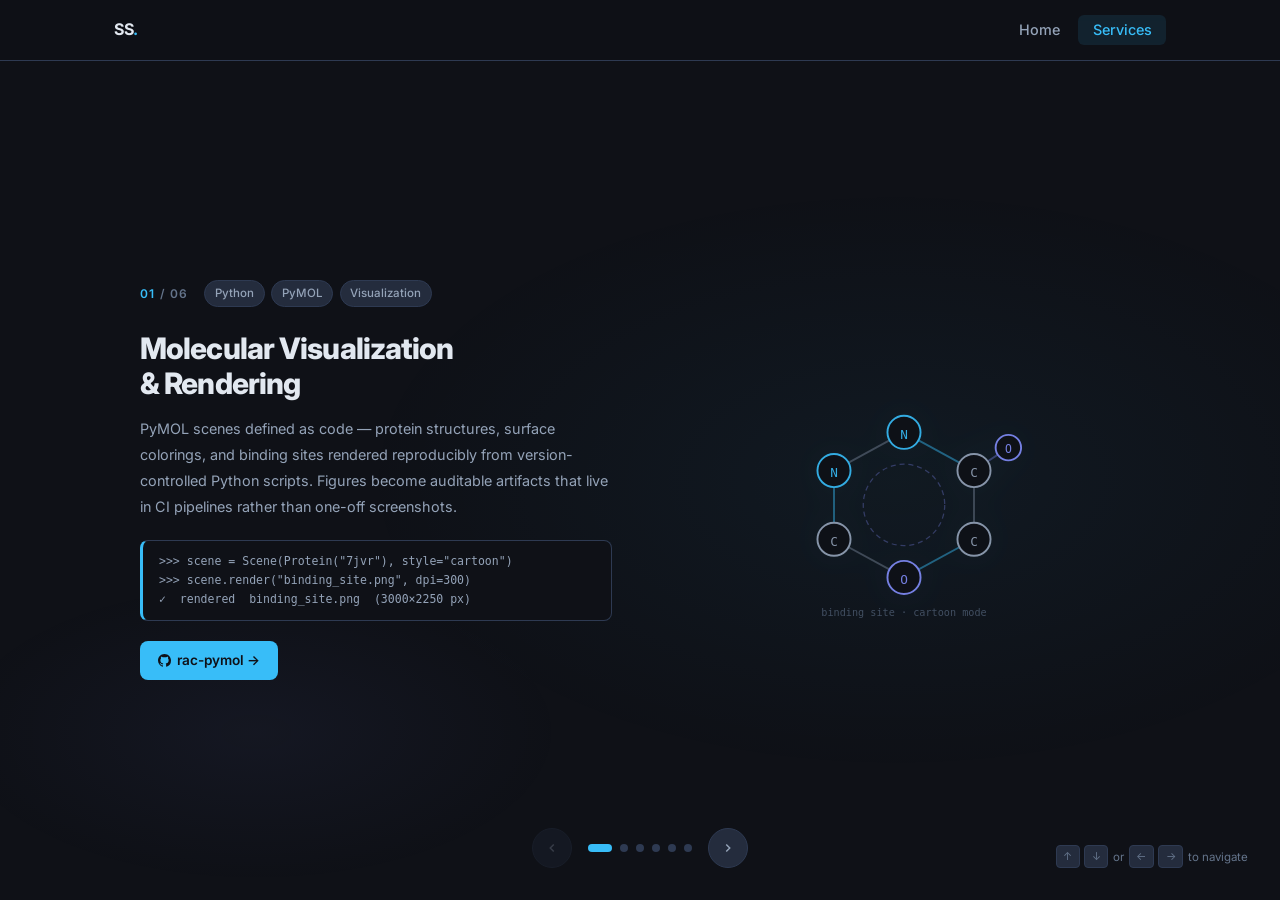
==== services.html @ 0a49446e "init" ====
<!DOCTYPE html>
<html lang="en">
<head>
  <meta charset="UTF-8" />
  <meta name="viewport" content="width=device-width, initial-scale=1.0" />
  <title>Services</title>
  <link rel="preconnect" href="https://fonts.googleapis.com" />
  <link rel="preconnect" href="https://fonts.gstatic.com" crossorigin />
  <link href="https://fonts.googleapis.com/css2?family=Inter:wght@400;500;600;700;800&display=swap" rel="stylesheet" />
  <link rel="stylesheet" href="style.css" />
</head>
<body>

  <nav>
    <div class="nav-inner">
      <a href="index.html" class="nav-logo">SS<span>.</span></a>
      <ul class="nav-links">
        <li><a href="index.html">Home</a></li>
        <li><a href="services.html" class="active">Services</a></li>
      </ul>
    </div>
  </nav>

  <div class="slides-wrapper">
    <div class="slides-container" id="slidesContainer">

      <!-- Slide 1: rac-pymol -->
      <div class="slide active" data-index="0">
        <div class="slide-bg"></div>
        <div class="slide-content">
          <div class="slide-meta">
            <div class="slide-number"><span>01</span> / 06</div>
            <div class="slide-tags">
              <span class="tag">Python</span><span class="tag">PyMOL</span><span class="tag">Visualization</span>
            </div>
          </div>
          <div class="slide-body">
            <div class="slide-text">
              <h2>Molecular Visualization<br>&amp; Rendering</h2>
              <p class="slide-abstract">
                PyMOL scenes defined as code — protein structures, surface colorings, and binding sites
                rendered reproducibly from version-controlled Python scripts. Figures become auditable
                artifacts that live in CI pipelines rather than one-off screenshots.
              </p>
              <pre class="slide-output"><code>>>> scene = Scene(Protein("7jvr"), style="cartoon")
>>> scene.render("binding_site.png", dpi=300)
✓  rendered  binding_site.png  (3000×2250 px)</code></pre>
              <a href="https://github.com/ststevanovic/rac-pymol" target="_blank" rel="noopener" class="btn btn-primary slide-cta">
                <svg width="13" height="13" viewBox="0 0 24 24" fill="currentColor"><path d="M12 0C5.37 0 0 5.37 0 12c0 5.31 3.435 9.795 8.205 11.385.6.105.825-.255.825-.57 0-.285-.015-1.23-.015-2.235-3.015.555-3.795-.735-4.035-1.41-.135-.345-.72-1.41-1.23-1.695-.42-.225-1.02-.78-.015-.795.945-.015 1.62.87 1.845 1.23 1.08 1.815 2.805 1.305 3.495.99.105-.78.42-1.305.765-1.605-2.67-.3-5.46-1.335-5.46-5.925 0-1.305.465-2.385 1.23-3.225-.12-.3-.54-1.53.12-3.18 0 0 1.005-.315 3.3 1.23.96-.27 1.98-.405 3-.405s2.04.135 3 .405c2.295-1.56 3.3-1.23 3.3-1.23.66 1.65.24 2.88.12 3.18.765.84 1.23 1.905 1.23 3.225 0 4.605-2.805 5.625-5.475 5.925.435.375.81 1.095.81 2.22 0 1.605-.015 2.895-.015 3.3 0 .315.225.69.825.57A12.02 12.02 0 0 0 24 12c0-6.63-5.37-12-12-12z"/></svg>
                rac-pymol →
              </a>
            </div>
            <div class="slide-visual">
              <svg viewBox="0 0 220 190" fill="none" xmlns="http://www.w3.org/2000/svg">
                <line x1="110" y1="38" x2="165" y2="68" stroke="#38bdf8" stroke-width="1.5" opacity="0.5"/>
                <line x1="165" y1="68" x2="165" y2="122" stroke="#94a3b8" stroke-width="1.5" opacity="0.4"/>
                <line x1="165" y1="122" x2="110" y2="152" stroke="#38bdf8" stroke-width="1.5" opacity="0.5"/>
                <line x1="110" y1="152" x2="55" y2="122" stroke="#94a3b8" stroke-width="1.5" opacity="0.4"/>
                <line x1="55" y1="122" x2="55" y2="68" stroke="#38bdf8" stroke-width="1.5" opacity="0.5"/>
                <line x1="55" y1="68" x2="110" y2="38" stroke="#94a3b8" stroke-width="1.5" opacity="0.4"/>
                <circle cx="110" cy="95" r="32" stroke="#818cf8" stroke-width="1" stroke-dasharray="4 3" opacity="0.35"/>
                <line x1="165" y1="68" x2="192" y2="50" stroke="#818cf8" stroke-width="1.5" opacity="0.4"/>
                <circle cx="192" cy="50" r="10" fill="#0f1117" stroke="#818cf8" stroke-width="1.5"/>
                <text x="192" y="54" text-anchor="middle" fill="#818cf8" font-size="9" font-family="monospace">O</text>
                <circle cx="110" cy="38" r="13" fill="#0f1117" stroke="#38bdf8" stroke-width="1.5"/>
                <text x="110" y="43" text-anchor="middle" fill="#38bdf8" font-size="10" font-family="monospace">N</text>
                <circle cx="165" cy="68" r="13" fill="#0f1117" stroke="#94a3b8" stroke-width="1.5"/>
                <text x="165" y="73" text-anchor="middle" fill="#94a3b8" font-size="10" font-family="monospace">C</text>
                <circle cx="165" cy="122" r="13" fill="#0f1117" stroke="#94a3b8" stroke-width="1.5"/>
                <text x="165" y="127" text-anchor="middle" fill="#94a3b8" font-size="10" font-family="monospace">C</text>
                <circle cx="110" cy="152" r="13" fill="#0f1117" stroke="#818cf8" stroke-width="1.5"/>
                <text x="110" y="157" text-anchor="middle" fill="#818cf8" font-size="10" font-family="monospace">O</text>
                <circle cx="55" cy="122" r="13" fill="#0f1117" stroke="#94a3b8" stroke-width="1.5"/>
                <text x="55" y="127" text-anchor="middle" fill="#94a3b8" font-size="10" font-family="monospace">C</text>
                <circle cx="55" cy="68" r="13" fill="#0f1117" stroke="#38bdf8" stroke-width="1.5"/>
                <text x="55" y="73" text-anchor="middle" fill="#38bdf8" font-size="10" font-family="monospace">N</text>
                <text x="110" y="182" text-anchor="middle" fill="#475569" font-size="8" font-family="monospace">binding site · cartoon mode</text>
              </svg>
            </div>
          </div>
        </div>
      </div>

      <!-- Slide 2: agent-docking -->
      <div class="slide" data-index="1">
        <div class="slide-bg"></div>
        <div class="slide-content">
          <div class="slide-meta">
            <div class="slide-number"><span>02</span> / 06</div>
            <div class="slide-tags">
              <span class="tag">Python</span><span class="tag">AI Agent</span><span class="tag">MCP</span><span class="tag">Docking</span>
            </div>
          </div>
          <div class="slide-body">
            <div class="slide-text">
              <h2>AI-driven<br>Molecular Docking</h2>
              <p class="slide-abstract">
                A docking engine exposed as an MCP tool, callable by an LLM agent that plans experiments,
                interprets binding scores, and iterates autonomously — combining language model reasoning
                with validated computational chemistry software for accelerated lead identification.
              </p>
              <a href="https://github.com/ststevanovic/agent-docking" target="_blank" rel="noopener" class="btn btn-primary slide-cta">
                <svg width="13" height="13" viewBox="0 0 24 24" fill="currentColor"><path d="M12 0C5.37 0 0 5.37 0 12c0 5.31 3.435 9.795 8.205 11.385.6.105.825-.255.825-.57 0-.285-.015-1.23-.015-2.235-3.015.555-3.795-.735-4.035-1.41-.135-.345-.72-1.41-1.23-1.695-.42-.225-1.02-.78-.015-.795.945-.015 1.62.87 1.845 1.23 1.08 1.815 2.805 1.305 3.495.99.105-.78.42-1.305.765-1.605-2.67-.3-5.46-1.335-5.46-5.925 0-1.305.465-2.385 1.23-3.225-.12-.3-.54-1.53.12-3.18 0 0 1.005-.315 3.3 1.23.96-.27 1.98-.405 3-.405s2.04.135 3 .405c2.295-1.56 3.3-1.23 3.3-1.23.66 1.65.24 2.88.12 3.18.765.84 1.23 1.905 1.23 3.225 0 4.605-2.805 5.625-5.475 5.925.435.375.81 1.095.81 2.22 0 1.605-.015 2.895-.015 3.3 0 .315.225.69.825.57A12.02 12.02 0 0 0 24 12c0-6.63-5.37-12-12-12z"/></svg>
                agent-docking →
              </a>
            </div>
            <div class="slide-visual">
              <svg viewBox="0 0 240 170" fill="none" xmlns="http://www.w3.org/2000/svg">
                <defs>
                  <marker id="arr2" markerWidth="6" markerHeight="6" refX="5" refY="3" orient="auto">
                    <path d="M0,0 L0,6 L6,3 z" fill="#94a3b8"/>
                  </marker>
                  <marker id="ret2" markerWidth="6" markerHeight="6" refX="1" refY="3" orient="auto">
                    <path d="M6,0 L6,6 L0,3 z" fill="#38bdf8"/>
                  </marker>
                </defs>
                <rect x="8" y="62" width="58" height="36" rx="6" fill="rgba(56,189,248,0.08)" stroke="#38bdf8" stroke-width="1.5"/>
                <text x="37" y="82" text-anchor="middle" fill="#38bdf8" font-size="9" font-family="monospace" font-weight="bold">LLM</text>
                <text x="37" y="93" text-anchor="middle" fill="#64748b" font-size="8" font-family="monospace">Agent</text>
                <line x1="66" y1="80" x2="84" y2="80" stroke="#94a3b8" stroke-width="1.5" marker-end="url(#arr2)"/>
                <rect x="85" y="62" width="70" height="36" rx="6" fill="rgba(129,140,248,0.08)" stroke="#818cf8" stroke-width="1.5"/>
                <text x="120" y="79" text-anchor="middle" fill="#818cf8" font-size="9" font-family="monospace" font-weight="bold">MCP Tool</text>
                <text x="120" y="92" text-anchor="middle" fill="#64748b" font-size="8" font-family="monospace">call / parse</text>
                <line x1="155" y1="80" x2="173" y2="80" stroke="#94a3b8" stroke-width="1.5" marker-end="url(#arr2)"/>
                <rect x="174" y="62" width="58" height="36" rx="6" fill="rgba(56,189,248,0.08)" stroke="#38bdf8" stroke-width="1.5"/>
                <text x="203" y="79" text-anchor="middle" fill="#38bdf8" font-size="9" font-family="monospace" font-weight="bold">Dock</text>
                <text x="203" y="92" text-anchor="middle" fill="#64748b" font-size="8" font-family="monospace">Engine</text>
                <path d="M203 98 L203 132 L37 132 L37 98" stroke="#38bdf8" stroke-width="1.2" stroke-dasharray="4 3" opacity="0.5" marker-end="url(#ret2)"/>
                <text x="120" y="150" text-anchor="middle" fill="#475569" font-size="8" font-family="monospace">binding score · iterate · converge</text>
              </svg>
            </div>
          </div>
        </div>
      </div>

      <!-- Slide 3: mini-autograd -->
      <div class="slide" data-index="2">
        <div class="slide-bg"></div>
        <div class="slide-content">
          <div class="slide-meta">
            <div class="slide-number"><span>03</span> / 06</div>
            <div class="slide-tags">
              <span class="tag">Python</span><span class="tag">Autograd</span><span class="tag">Deep Learning</span>
            </div>
          </div>
          <div class="slide-body">
            <div class="slide-text">
              <h2>ML Foundations<br>&amp; Autograd</h2>
              <p class="slide-abstract">
                Reverse-mode automatic differentiation from primitives — scalar values carry gradient
                functions and backpropagate through arbitrary computation graphs. A minimal neural network
                sits on top, mirroring PyTorch internals from first principles.
              </p>
              <pre class="slide-output"><code>>>> loss = ((x * w + b) - y) ** 2
>>> loss.backward()
>>> w.grad, b.grad
(-2.4, 0.8)</code></pre>
              <a href="https://github.com/ststevanovic/mini-autograd-from-scrach" target="_blank" rel="noopener" class="btn btn-primary slide-cta">
                <svg width="13" height="13" viewBox="0 0 24 24" fill="currentColor"><path d="M12 0C5.37 0 0 5.37 0 12c0 5.31 3.435 9.795 8.205 11.385.6.105.825-.255.825-.57 0-.285-.015-1.23-.015-2.235-3.015.555-3.795-.735-4.035-1.41-.135-.345-.72-1.41-1.23-1.695-.42-.225-1.02-.78-.015-.795.945-.015 1.62.87 1.845 1.23 1.08 1.815 2.805 1.305 3.495.99.105-.78.42-1.305.765-1.605-2.67-.3-5.46-1.335-5.46-5.925 0-1.305.465-2.385 1.23-3.225-.12-.3-.54-1.53.12-3.18 0 0 1.005-.315 3.3 1.23.96-.27 1.98-.405 3-.405s2.04.135 3 .405c2.295-1.56 3.3-1.23 3.3-1.23.66 1.65.24 2.88.12 3.18.765.84 1.23 1.905 1.23 3.225 0 4.605-2.805 5.625-5.475 5.925.435.375.81 1.095.81 2.22 0 1.605-.015 2.895-.015 3.3 0 .315.225.69.825.57A12.02 12.02 0 0 0 24 12c0-6.63-5.37-12-12-12z"/></svg>
                mini-autograd →
              </a>
            </div>
            <div class="slide-visual">
              <svg viewBox="0 0 220 185" fill="none" xmlns="http://www.w3.org/2000/svg">
                <defs>
                  <marker id="ga3" markerWidth="5" markerHeight="5" refX="4" refY="2.5" orient="auto">
                    <path d="M0,0 L0,5 L5,2.5 z" fill="#818cf8" opacity="0.7"/>
                  </marker>
                </defs>
                <circle cx="28" cy="58" r="16" fill="rgba(56,189,248,0.08)" stroke="#38bdf8" stroke-width="1.5"/>
                <text x="28" y="63" text-anchor="middle" fill="#38bdf8" font-size="12" font-family="monospace">x</text>
                <circle cx="28" cy="118" r="16" fill="rgba(56,189,248,0.08)" stroke="#38bdf8" stroke-width="1.5"/>
                <text x="28" y="123" text-anchor="middle" fill="#38bdf8" font-size="12" font-family="monospace">w</text>
                <circle cx="100" cy="88" r="18" fill="rgba(129,140,248,0.12)" stroke="#818cf8" stroke-width="1.5"/>
                <text x="100" y="93" text-anchor="middle" fill="#818cf8" font-size="14" font-family="monospace">×</text>
                <circle cx="28" cy="158" r="16" fill="rgba(56,189,248,0.08)" stroke="#38bdf8" stroke-width="1.5"/>
                <text x="28" y="163" text-anchor="middle" fill="#38bdf8" font-size="12" font-family="monospace">b</text>
                <circle cx="168" cy="115" r="18" fill="rgba(129,140,248,0.12)" stroke="#818cf8" stroke-width="1.5"/>
                <text x="168" y="120" text-anchor="middle" fill="#818cf8" font-size="14" font-family="monospace">+</text>
                <circle cx="210" cy="115" r="14" fill="rgba(56,189,248,0.15)" stroke="#38bdf8" stroke-width="2"/>
                <text x="210" y="120" text-anchor="middle" fill="#38bdf8" font-size="11" font-family="monospace" font-weight="bold">L</text>
                <line x1="44" y1="65" x2="82" y2="79" stroke="#94a3b8" stroke-width="1" opacity="0.5"/>
                <line x1="44" y1="111" x2="82" y2="97" stroke="#94a3b8" stroke-width="1" opacity="0.5"/>
                <line x1="118" y1="92" x2="150" y2="108" stroke="#94a3b8" stroke-width="1" opacity="0.5"/>
                <line x1="44" y1="153" x2="150" y2="122" stroke="#94a3b8" stroke-width="1" opacity="0.5"/>
                <line x1="186" y1="115" x2="196" y2="115" stroke="#38bdf8" stroke-width="1.5" opacity="0.8"/>
                <path d="M162,97 C148,70 118,62 106,74" stroke="#818cf8" stroke-width="1.2" stroke-dasharray="3 2" opacity="0.55" fill="none" marker-end="url(#ga3)"/>
                <text x="128" y="52" text-anchor="middle" fill="#475569" font-size="8" font-family="monospace">∂L/∂x  backprop</text>
              </svg>
            </div>
          </div>
        </div>
      </div>

      <!-- Slide 4: NodeCoder -->
      <div class="slide" data-index="3">
        <div class="slide-bg"></div>
        <div class="slide-content">
          <div class="slide-meta">
            <div class="slide-number"><span>04</span> / 06</div>
            <div class="slide-tags">
              <span class="tag">Python</span><span class="tag">GCN</span><span class="tag">Proteins</span><span class="tag">Bioinformatics</span>
            </div>
          </div>
          <div class="slide-body">
            <div class="slide-text">
              <h2>Protein Function<br>Prediction</h2>
              <p class="slide-abstract">
                Proteins represented as graphs — residues as nodes, spatial proximity as edges — processed
                by a graph convolutional network that propagates structural information to predict GO
                annotations and binding sites directly from 3D coordinates at scale.
              </p>
              <a href="https://github.com/ststevanovic/NodeCoder" target="_blank" rel="noopener" class="btn btn-primary slide-cta">
                <svg width="13" height="13" viewBox="0 0 24 24" fill="currentColor"><path d="M12 0C5.37 0 0 5.37 0 12c0 5.31 3.435 9.795 8.205 11.385.6.105.825-.255.825-.57 0-.285-.015-1.23-.015-2.235-3.015.555-3.795-.735-4.035-1.41-.135-.345-.72-1.41-1.23-1.695-.42-.225-1.02-.78-.015-.795.945-.015 1.62.87 1.845 1.23 1.08 1.815 2.805 1.305 3.495.99.105-.78.42-1.305.765-1.605-2.67-.3-5.46-1.335-5.46-5.925 0-1.305.465-2.385 1.23-3.225-.12-.3-.54-1.53.12-3.18 0 0 1.005-.315 3.3 1.23.96-.27 1.98-.405 3-.405s2.04.135 3 .405c2.295-1.56 3.3-1.23 3.3-1.23.66 1.65.24 2.88.12 3.18.765.84 1.23 1.905 1.23 3.225 0 4.605-2.805 5.625-5.475 5.925.435.375.81 1.095.81 2.22 0 1.605-.015 2.895-.015 3.3 0 .315.225.69.825.57A12.02 12.02 0 0 0 24 12c0-6.63-5.37-12-12-12z"/></svg>
                NodeCoder →
              </a>
            </div>
            <div class="slide-visual">
              <svg viewBox="0 0 220 185" fill="none" xmlns="http://www.w3.org/2000/svg">
                <line x1="68" y1="54" x2="107" y2="80" stroke="#38bdf8" stroke-width="1" opacity="0.35"/>
                <line x1="160" y1="50" x2="128" y2="78" stroke="#38bdf8" stroke-width="1" opacity="0.35"/>
                <line x1="183" y1="115" x2="138" y2="100" stroke="#818cf8" stroke-width="1" opacity="0.35"/>
                <line x1="58" y1="130" x2="104" y2="102" stroke="#818cf8" stroke-width="1" opacity="0.35"/>
                <line x1="110" y1="140" x2="110" y2="108" stroke="#38bdf8" stroke-width="1" opacity="0.35"/>
                <line x1="68" y1="54" x2="160" y2="50" stroke="#94a3b8" stroke-width="1" opacity="0.15"/>
                <line x1="183" y1="115" x2="130" y2="148" stroke="#94a3b8" stroke-width="1" opacity="0.15"/>
                <line x1="58" y1="130" x2="110" y2="148" stroke="#94a3b8" stroke-width="1" opacity="0.15"/>
                <line x1="58" y1="130" x2="48" y2="160" stroke="#94a3b8" stroke-width="1" opacity="0.12"/>
                <circle cx="110" cy="93" r="22" fill="rgba(56,189,248,0.1)" stroke="#38bdf8" stroke-width="2"/>
                <text x="110" y="90" text-anchor="middle" fill="#38bdf8" font-size="8" font-family="monospace" font-weight="bold">GCN</text>
                <text x="110" y="101" text-anchor="middle" fill="#64748b" font-size="7" font-family="monospace">layer</text>
                <circle cx="60" cy="48" r="13" fill="rgba(56,189,248,0.08)" stroke="#38bdf8" stroke-width="1.5"/>
                <text x="60" y="52" text-anchor="middle" fill="#94a3b8" font-size="8" font-family="monospace">R₁</text>
                <circle cx="166" cy="44" r="13" fill="rgba(56,189,248,0.08)" stroke="#38bdf8" stroke-width="1.5"/>
                <text x="166" y="48" text-anchor="middle" fill="#94a3b8" font-size="8" font-family="monospace">R₂</text>
                <circle cx="188" cy="118" r="13" fill="rgba(129,140,248,0.1)" stroke="#818cf8" stroke-width="1.5"/>
                <text x="188" y="122" text-anchor="middle" fill="#94a3b8" font-size="8" font-family="monospace">R₃</text>
                <circle cx="50" cy="134" r="13" fill="rgba(129,140,248,0.1)" stroke="#818cf8" stroke-width="1.5"/>
                <text x="50" y="138" text-anchor="middle" fill="#94a3b8" font-size="8" font-family="monospace">R₄</text>
                <circle cx="110" cy="152" r="13" fill="rgba(56,189,248,0.08)" stroke="#38bdf8" stroke-width="1.5"/>
                <text x="110" y="156" text-anchor="middle" fill="#94a3b8" font-size="8" font-family="monospace">R₅</text>
                <rect x="148" y="10" width="64" height="18" rx="4" fill="rgba(56,189,248,0.06)" stroke="#38bdf8" stroke-width="1" opacity="0.7"/>
                <text x="180" y="22" text-anchor="middle" fill="#38bdf8" font-size="7" font-family="monospace">GO:0003824</text>
                <line x1="166" y1="28" x2="166" y2="41" stroke="#38bdf8" stroke-width="1" stroke-dasharray="2 2" opacity="0.45"/>
                <text x="110" y="178" text-anchor="middle" fill="#475569" font-size="8" font-family="monospace">residue graph · function annotation</text>
              </svg>
            </div>
          </div>
        </div>
      </div>

      <!-- Slide 5: nf-wgs -->
      <div class="slide" data-index="4">
        <div class="slide-bg"></div>
        <div class="slide-content">
          <div class="slide-meta">
            <div class="slide-number"><span>05</span> / 06</div>
            <div class="slide-tags">
              <span class="tag">Nextflow</span><span class="tag">WGS</span><span class="tag">Genomics</span><span class="tag">Pipeline</span>
            </div>
          </div>
          <div class="slide-body">
            <div class="slide-text">
              <h2>Genomics<br>Pipelines</h2>
              <p class="slide-abstract">
                Whole-genome analysis as a typed, resumable dataflow: trimming → alignment → variant calling
                → annotation, running identically on laptop, HPC, or cloud — with full provenance tracking
                across every tool in the chain.
              </p>
              <pre class="slide-output"><code>$ nextflow run wgs.nf --genome hg38
[warm up]  executor &gt; slurm
[4a/f2c0e1] TRIM     [100%] 24 samples
[7b/d3a019] ALIGN    [100%] 24 samples
[2c/e81f44] CALL_VAR [ 87%] 21 samples</code></pre>
              <a href="https://github.com/ststevanovic/nf-wgs" target="_blank" rel="noopener" class="btn btn-primary slide-cta">
                <svg width="13" height="13" viewBox="0 0 24 24" fill="currentColor"><path d="M12 0C5.37 0 0 5.37 0 12c0 5.31 3.435 9.795 8.205 11.385.6.105.825-.255.825-.57 0-.285-.015-1.23-.015-2.235-3.015.555-3.795-.735-4.035-1.41-.135-.345-.72-1.41-1.23-1.695-.42-.225-1.02-.78-.015-.795.945-.015 1.62.87 1.845 1.23 1.08 1.815 2.805 1.305 3.495.99.105-.78.42-1.305.765-1.605-2.67-.3-5.46-1.335-5.46-5.925 0-1.305.465-2.385 1.23-3.225-.12-.3-.54-1.53.12-3.18 0 0 1.005-.315 3.3 1.23.96-.27 1.98-.405 3-.405s2.04.135 3 .405c2.295-1.56 3.3-1.23 3.3-1.23.66 1.65.24 2.88.12 3.18.765.84 1.23 1.905 1.23 3.225 0 4.605-2.805 5.625-5.475 5.925.435.375.81 1.095.81 2.22 0 1.605-.015 2.895-.015 3.3 0 .315.225.69.825.57A12.02 12.02 0 0 0 24 12c0-6.63-5.37-12-12-12z"/></svg>
                nf-wgs →
              </a>
            </div>
            <div class="slide-visual">
              <svg viewBox="0 0 220 160" fill="none" xmlns="http://www.w3.org/2000/svg">
                <defs>
                  <marker id="pa5" markerWidth="6" markerHeight="6" refX="5" refY="3" orient="auto">
                    <path d="M0,0 L0,6 L6,3 z" fill="#94a3b8" opacity="0.7"/>
                  </marker>
                </defs>
                <text x="25" y="28" text-anchor="middle" fill="#475569" font-size="8" font-family="monospace">raw reads</text>
                <rect x="4" y="48" width="42" height="30" rx="5" fill="rgba(56,189,248,0.08)" stroke="#38bdf8" stroke-width="1.5"/>
                <text x="25" y="66" text-anchor="middle" fill="#38bdf8" font-size="9" font-family="monospace" font-weight="bold">TRIM</text>
                <line x1="46" y1="63" x2="56" y2="63" stroke="#94a3b8" stroke-width="1.5" marker-end="url(#pa5)"/>
                <rect x="57" y="48" width="44" height="30" rx="5" fill="rgba(56,189,248,0.08)" stroke="#38bdf8" stroke-width="1.5"/>
                <text x="79" y="66" text-anchor="middle" fill="#38bdf8" font-size="9" font-family="monospace" font-weight="bold">ALIGN</text>
                <line x1="101" y1="63" x2="111" y2="63" stroke="#94a3b8" stroke-width="1.5" marker-end="url(#pa5)"/>
                <rect x="112" y="48" width="44" height="30" rx="5" fill="rgba(129,140,248,0.1)" stroke="#818cf8" stroke-width="1.5"/>
                <text x="134" y="62" text-anchor="middle" fill="#818cf8" font-size="8" font-family="monospace" font-weight="bold">CALL</text>
                <text x="134" y="73" text-anchor="middle" fill="#64748b" font-size="7" font-family="monospace">variants</text>
                <line x1="156" y1="63" x2="166" y2="63" stroke="#94a3b8" stroke-width="1.5" marker-end="url(#pa5)"/>
                <rect x="167" y="48" width="48" height="30" rx="5" fill="rgba(56,189,248,0.08)" stroke="#38bdf8" stroke-width="1.5"/>
                <text x="191" y="62" text-anchor="middle" fill="#38bdf8" font-size="8" font-family="monospace" font-weight="bold">ANN</text>
                <text x="191" y="73" text-anchor="middle" fill="#64748b" font-size="7" font-family="monospace">-OTATE</text>
                <text x="191" y="33" text-anchor="middle" fill="#475569" font-size="8" font-family="monospace">VCF</text>
                <line x1="191" y1="36" x2="191" y2="46" stroke="#475569" stroke-width="1" stroke-dasharray="2 2" opacity="0.5"/>
                <rect x="50" y="100" width="120" height="22" rx="4" fill="rgba(56,189,248,0.04)" stroke="#2e3a52" stroke-width="1"/>
                <text x="110" y="115" text-anchor="middle" fill="#475569" font-size="8" font-family="monospace">resumable · HPC · cloud · reproducible</text>
                <text x="110" y="150" text-anchor="middle" fill="#475569" font-size="8" font-family="monospace">Nextflow DSL2 · full provenance</text>
              </svg>
            </div>
          </div>
        </div>
      </div>

      <!-- Slide 6: target-enrichment -->
      <div class="slide" data-index="5">
        <div class="slide-bg"></div>
        <div class="slide-content">
          <div class="slide-meta">
            <div class="slide-number"><span>06</span> / 06</div>
            <div class="slide-tags">
              <span class="tag">Jupyter</span><span class="tag">UniProt</span><span class="tag">KEGG</span><span class="tag">Drug Discovery</span>
            </div>
          </div>
          <div class="slide-body">
            <div class="slide-text">
              <h2>Target Enrichment<br>Analysis</h2>
              <p class="slide-abstract">
                UniProt function, KEGG pathways, and cell-type expression atlases integrated into a single
                enrichment pipeline — overrepresentation statistics surface the most biologically relevant
                targets, with visualisations for tissue-specificity prioritisation in drug discovery.
              </p>
              <a href="https://github.com/ststevanovic/target-enrichment-data-pipeline" target="_blank" rel="noopener" class="btn btn-primary slide-cta">
                <svg width="13" height="13" viewBox="0 0 24 24" fill="currentColor"><path d="M12 0C5.37 0 0 5.37 0 12c0 5.31 3.435 9.795 8.205 11.385.6.105.825-.255.825-.57 0-.285-.015-1.23-.015-2.235-3.015.555-3.795-.735-4.035-1.41-.135-.345-.72-1.41-1.23-1.695-.42-.225-1.02-.78-.015-.795.945-.015 1.62.87 1.845 1.23 1.08 1.815 2.805 1.305 3.495.99.105-.78.42-1.305.765-1.605-2.67-.3-5.46-1.335-5.46-5.925 0-1.305.465-2.385 1.23-3.225-.12-.3-.54-1.53.12-3.18 0 0 1.005-.315 3.3 1.23.96-.27 1.98-.405 3-.405s2.04.135 3 .405c2.295-1.56 3.3-1.23 3.3-1.23.66 1.65.24 2.88.12 3.18.765.84 1.23 1.905 1.23 3.225 0 4.605-2.805 5.625-5.475 5.925.435.375.81 1.095.81 2.22 0 1.605-.015 2.895-.015 3.3 0 .315.225.69.825.57A12.02 12.02 0 0 0 24 12c0-6.63-5.37-12-12-12z"/></svg>
                target-enrichment →
              </a>
            </div>
            <div class="slide-visual">
              <svg viewBox="0 0 220 180" fill="none" xmlns="http://www.w3.org/2000/svg">
                <line x1="55" y1="20" x2="55" y2="148" stroke="#2e3a52" stroke-width="1.5"/>
                <line x1="55" y1="148" x2="215" y2="148" stroke="#2e3a52" stroke-width="1.5"/>
                <line x1="190" y1="15" x2="190" y2="148" stroke="#ef4444" stroke-width="1" stroke-dasharray="3 3" opacity="0.4"/>
                <text x="192" y="13" fill="#ef4444" font-size="7" font-family="monospace" opacity="0.6">p=0.05</text>
                <rect x="56" y="30" width="148" height="18" rx="2" fill="rgba(56,189,248,0.25)" stroke="#38bdf8" stroke-width="1"/>
                <text x="50" y="43" text-anchor="end" fill="#94a3b8" font-size="8" font-family="monospace">MAPK</text>
                <text x="207" y="43" fill="#38bdf8" font-size="7" font-family="monospace">4.2</text>
                <rect x="56" y="55" width="115" height="18" rx="2" fill="rgba(56,189,248,0.2)" stroke="#38bdf8" stroke-width="1"/>
                <text x="50" y="68" text-anchor="end" fill="#94a3b8" font-size="8" font-family="monospace">PI3K</text>
                <text x="174" y="68" fill="#38bdf8" font-size="7" font-family="monospace">3.3</text>
                <rect x="56" y="80" width="92" height="18" rx="2" fill="rgba(129,140,248,0.2)" stroke="#818cf8" stroke-width="1"/>
                <text x="50" y="93" text-anchor="end" fill="#94a3b8" font-size="8" font-family="monospace">WNT</text>
                <text x="151" y="93" fill="#818cf8" font-size="7" font-family="monospace">2.7</text>
                <rect x="56" y="105" width="68" height="18" rx="2" fill="rgba(129,140,248,0.15)" stroke="#818cf8" stroke-width="1"/>
                <text x="50" y="118" text-anchor="end" fill="#94a3b8" font-size="8" font-family="monospace">JAK</text>
                <text x="127" y="118" fill="#818cf8" font-size="7" font-family="monospace">2.0</text>
                <rect x="56" y="130" width="40" height="18" rx="2" fill="rgba(100,116,139,0.15)" stroke="#475569" stroke-width="1"/>
                <text x="50" y="143" text-anchor="end" fill="#64748b" font-size="8" font-family="monospace">NOTCH</text>
                <text x="100" y="143" fill="#64748b" font-size="7" font-family="monospace">1.2</text>
                <text x="130" y="168" text-anchor="middle" fill="#475569" font-size="8" font-family="monospace">−log₁₀(p-value)  ·  pathway enrichment</text>
              </svg>
            </div>
          </div>
        </div>
      </div>

    </div>
  </div>

  <div class="slide-controls">
    <button class="slide-arrow" id="prevBtn" disabled aria-label="Previous slide">
      <svg width="14" height="14" viewBox="0 0 24 24" fill="none" stroke="currentColor" stroke-width="2.5"><polyline points="15 18 9 12 15 6"/></svg>
    </button>
    <div class="slide-dots" id="slideDots"></div>
    <button class="slide-arrow" id="nextBtn" aria-label="Next slide">
      <svg width="14" height="14" viewBox="0 0 24 24" fill="none" stroke="currentColor" stroke-width="2.5"><polyline points="9 18 15 12 9 6"/></svg>
    </button>
  </div>

  <div class="key-hint">
    <span class="key">↑</span><span class="key">↓</span> or <span class="key">←</span><span class="key">→</span> to navigate
  </div>

  <script src="main.js"></script>
</body>
</html>
---- style.css ----
/* ===== Reset & Base ===== */
*, *::before, *::after { box-sizing: border-box; margin: 0; padding: 0; }

:root {
  --bg: #0f1117;
  --bg2: #161b27;
  --bg3: #1e2535;
  --surface: #242c3d;
  --border: #2e3a52;
  --accent: #38bdf8;
  --accent2: #818cf8;
  --text: #e2e8f0;
  --text2: #94a3b8;
  --text3: #64748b;
  --radius: 10px;
  --transition: 0.25s ease;
  --font: 'Inter', system-ui, -apple-system, sans-serif;
}

html { scroll-behavior: smooth; }

body {
  font-family: var(--font);
  background: var(--bg);
  color: var(--text);
  line-height: 1.6;
  min-height: 100vh;
}

a { color: var(--accent); text-decoration: none; transition: color var(--transition); }
a:hover { color: #7dd3fc; }

/* ===== Nav ===== */
nav {
  position: fixed;
  top: 0; left: 0; right: 0;
  z-index: 100;
  background: rgba(15, 17, 23, 0.85);
  backdrop-filter: blur(12px);
  border-bottom: 1px solid var(--border);
}

.nav-inner {
  max-width: 1100px;
  margin: 0 auto;
  padding: 0 1.5rem;
  height: 60px;
  display: flex;
  align-items: center;
  justify-content: space-between;
}

.nav-logo {
  font-size: 1rem;
  font-weight: 700;
  color: var(--text);
  letter-spacing: -0.02em;
}

.nav-logo span { color: var(--accent); }

.nav-links {
  display: flex;
  gap: 0.25rem;
  list-style: none;
}

.nav-links a {
  padding: 0.4rem 0.9rem;
  border-radius: 6px;
  color: var(--text2);
  font-size: 0.9rem;
  font-weight: 500;
  transition: all var(--transition);
}

.nav-links a:hover,
.nav-links a.active {
  color: var(--text);
  background: var(--surface);
}

.nav-links a.active {
  color: var(--accent);
  background: rgba(56, 189, 248, 0.1);
}

/* ===== Hero ===== */
.hero {
  min-height: 100vh;
  display: flex;
  align-items: center;
  padding-top: 60px;
  position: relative;
  overflow: hidden;
}

.hero::before {
  content: '';
  position: absolute;
  inset: 0;
  background:
    radial-gradient(ellipse 80% 60% at 50% -10%, rgba(56, 189, 248, 0.08) 0%, transparent 70%),
    radial-gradient(ellipse 50% 40% at 85% 70%, rgba(129, 140, 248, 0.06) 0%, transparent 60%);
  pointer-events: none;
}

.hero-inner {
  max-width: 1100px;
  margin: 0 auto;
  padding: 4rem 1.5rem;
  position: relative;
}

.hero-badge {
  display: inline-flex;
  align-items: center;
  gap: 0.4rem;
  padding: 0.35rem 0.8rem;
  background: rgba(56, 189, 248, 0.1);
  border: 1px solid rgba(56, 189, 248, 0.2);
  border-radius: 100px;
  font-size: 0.78rem;
  color: var(--accent);
  font-weight: 500;
  margin-bottom: 1.5rem;
}

.hero-badge::before {
  content: '';
  width: 6px; height: 6px;
  background: var(--accent);
  border-radius: 50%;
  animation: pulse 2s infinite;
}

@keyframes pulse {
  0%, 100% { opacity: 1; }
  50% { opacity: 0.3; }
}

.hero h1 {
  font-size: clamp(2.2rem, 5vw, 3.8rem);
  font-weight: 800;
  letter-spacing: -0.03em;
  line-height: 1.1;
  margin-bottom: 0.75rem;
  color: var(--text);
}

.hero h1 .accent { color: var(--accent); }

.hero-title {
  font-size: clamp(0.95rem, 2vw, 1.1rem);
  color: var(--accent2);
  font-weight: 500;
  margin-bottom: 1.2rem;
  letter-spacing: 0.01em;
}

.hero-bio {
  font-size: 1.05rem;
  color: var(--text2);
  max-width: 560px;
  margin-bottom: 2rem;
  line-height: 1.7;
}

.hero-actions {
  display: flex;
  gap: 0.75rem;
  flex-wrap: wrap;
}

.btn {
  display: inline-flex;
  align-items: center;
  gap: 0.4rem;
  padding: 0.65rem 1.4rem;
  border-radius: 8px;
  font-size: 0.9rem;
  font-weight: 600;
  transition: all var(--transition);
  cursor: pointer;
  border: none;
}

.btn-primary {
  background: var(--accent);
  color: #0f1117;
}
.btn-primary:hover { background: #7dd3fc; color: #0f1117; transform: translateY(-1px); box-shadow: 0 4px 20px rgba(56,189,248,0.3); }

.btn-outline {
  background: transparent;
  color: var(--text2);
  border: 1px solid var(--border);
}
.btn-outline:hover { border-color: var(--accent); color: var(--accent); transform: translateY(-1px); }

/* ===== Sections ===== */
section { padding: 5rem 1.5rem; }

.section-inner { max-width: 1100px; margin: 0 auto; }

.section-label {
  font-size: 0.75rem;
  font-weight: 600;
  text-transform: uppercase;
  letter-spacing: 0.12em;
  color: var(--accent);
  margin-bottom: 0.5rem;
}

.section-title {
  font-size: clamp(1.6rem, 3vw, 2.2rem);
  font-weight: 700;
  letter-spacing: -0.02em;
  color: var(--text);
  margin-bottom: 0.75rem;
}

.section-sub {
  font-size: 1rem;
  color: var(--text2);
  max-width: 500px;
  margin-bottom: 3rem;
  line-height: 1.7;
}

/* ===== Projects Grid ===== */
.projects { background: var(--bg2); }

.projects-grid {
  display: grid;
  grid-template-columns: repeat(auto-fill, minmax(300px, 1fr));
  gap: 1.25rem;
}

.project-card {
  background: var(--bg3);
  border: 1px solid var(--border);
  border-radius: var(--radius);
  padding: 1.5rem;
  transition: all var(--transition);
  display: flex;
  flex-direction: column;
  gap: 0.75rem;
}

.project-card:hover {
  border-color: var(--accent);
  transform: translateY(-3px);
  box-shadow: 0 8px 32px rgba(0,0,0,0.3), 0 0 0 1px rgba(56,189,248,0.1);
}

.project-card-top {
  display: flex;
  align-items: flex-start;
  justify-content: space-between;
  gap: 0.5rem;
}

.project-icon {
  width: 40px; height: 40px;
  background: rgba(56, 189, 248, 0.1);
  border-radius: 8px;
  display: flex;
  align-items: center;
  justify-content: center;
  font-size: 1.2rem;
  flex-shrink: 0;
}

.project-link-icon {
  color: var(--text3);
  transition: color var(--transition);
}
.project-card:hover .project-link-icon { color: var(--accent); }

.project-name {
  font-size: 0.95rem;
  font-weight: 700;
  color: var(--text);
  letter-spacing: -0.01em;
}

.project-desc {
  font-size: 0.85rem;
  color: var(--text2);
  line-height: 1.6;
  flex-grow: 1;
}

.project-tags {
  display: flex;
  gap: 0.4rem;
  flex-wrap: wrap;
  margin-top: auto;
}

.tag {
  padding: 0.2rem 0.6rem;
  background: var(--surface);
  border: 1px solid var(--border);
  border-radius: 100px;
  font-size: 0.72rem;
  color: var(--text2);
  font-weight: 500;
}

/* ===== Contact ===== */
.contact { background: var(--bg); }

.contact-grid {
  display: grid;
  grid-template-columns: repeat(auto-fit, minmax(220px, 1fr));
  gap: 1rem;
  max-width: 700px;
}

.contact-card {
  background: var(--bg3);
  border: 1px solid var(--border);
  border-radius: var(--radius);
  padding: 1.25rem 1.5rem;
  display: flex;
  align-items: center;
  gap: 1rem;
  transition: all var(--transition);
}

.contact-card:hover {
  border-color: var(--accent);
  transform: translateY(-2px);
}

.contact-card-icon {
  font-size: 1.4rem;
  width: 44px; height: 44px;
  background: var(--surface);
  border-radius: 8px;
  display: flex; align-items: center; justify-content: center;
  flex-shrink: 0;
}

.contact-card-label {
  font-size: 0.72rem;
  color: var(--text3);
  text-transform: uppercase;
  letter-spacing: 0.08em;
  font-weight: 600;
}

.contact-card-value {
  font-size: 0.88rem;
  color: var(--text2);
  font-weight: 500;
}

/* ===== Footer ===== */
footer {
  border-top: 1px solid var(--border);
  padding: 2rem 1.5rem;
  text-align: center;
  color: var(--text3);
  font-size: 0.83rem;
}

/* ===== SERVICES PAGE ===== */
.slides-wrapper {
  position: fixed;
  inset: 0;
  padding-top: 60px;
  overflow: hidden;
}

.slides-container {
  position: relative;
  width: 100%;
  height: 100%;
}

.slide {
  position: absolute;
  inset: 0;
  display: flex;
  align-items: center;
  justify-content: center;
  padding: 2rem 1.5rem;
  opacity: 0;
  transform: translateY(40px);
  pointer-events: none;
  transition: opacity 0.5s ease, transform 0.5s ease;
}

.slide.active {
  opacity: 1;
  transform: translateY(0);
  pointer-events: auto;
}

.slide.exit-up {
  opacity: 0;
  transform: translateY(-40px);
}

.slide.exit-down {
  opacity: 0;
  transform: translateY(40px);
}

.slide-bg {
  position: absolute;
  inset: 0;
  background:
    radial-gradient(ellipse 60% 50% at 70% 50%, rgba(56, 189, 248, 0.05) 0%, transparent 70%),
    radial-gradient(ellipse 40% 30% at 20% 80%, rgba(129, 140, 248, 0.05) 0%, transparent 60%);
  pointer-events: none;
}

.slide-content {
  position: relative;
  max-width: 760px;
  width: 100%;
}

.slide-number {
  font-size: 0.75rem;
  color: var(--text3);
  font-weight: 600;
  letter-spacing: 0.1em;
  text-transform: uppercase;
  margin-bottom: 1.25rem;
}

.slide-number span { color: var(--accent); }

.slide-tags {
  display: flex;
  gap: 0.4rem;
  flex-wrap: wrap;
  margin-bottom: 1.5rem;
}

.slide h2 {
  font-size: clamp(1.7rem, 4vw, 2.8rem);
  font-weight: 800;
  letter-spacing: -0.03em;
  color: var(--text);
  line-height: 1.15;
  margin-bottom: 1.25rem;
}

.slide-theory {
  font-size: 1rem;
  color: var(--text2);
  line-height: 1.8;
  max-width: 600px;
  margin-bottom: 2rem;
}

.slide-actions {
  display: flex;
  gap: 0.75rem;
  flex-wrap: wrap;
}

/* ===== Nav Controls (slides) ===== */
.slide-controls {
  position: fixed;
  bottom: 2rem;
  left: 50%;
  transform: translateX(-50%);
  display: flex;
  align-items: center;
  gap: 1rem;
  z-index: 50;
}

.slide-dots {
  display: flex;
  gap: 0.5rem;
}

.dot {
  width: 8px; height: 8px;
  border-radius: 50%;
  background: var(--border);
  cursor: pointer;
  transition: all var(--transition);
  border: none;
  padding: 0;
}

.dot.active {
  background: var(--accent);
  width: 24px;
  border-radius: 4px;
}

.slide-arrow {
  width: 40px; height: 40px;
  border-radius: 50%;
  background: var(--surface);
  border: 1px solid var(--border);
  color: var(--text2);
  cursor: pointer;
  display: flex; align-items: center; justify-content: center;
  transition: all var(--transition);
  font-size: 1rem;
}

.slide-arrow:hover:not(:disabled) {
  border-color: var(--accent);
  color: var(--accent);
}

.slide-arrow:disabled {
  opacity: 0.3;
  cursor: default;
}

/* ===== Keyboard hint ===== */
.key-hint {
  position: fixed;
  bottom: 2rem;
  right: 2rem;
  font-size: 0.72rem;
  color: var(--text3);
  display: flex;
  align-items: center;
  gap: 0.3rem;
}

.key {
  padding: 0.1rem 0.4rem;
  background: var(--surface);
  border: 1px solid var(--border);
  border-radius: 4px;
  font-size: 0.68rem;
}

/* ===== Slide abstract layout ===== */
.slide-content {
  max-width: 1000px;
}

.slide-meta {
  display: flex;
  align-items: center;
  gap: 1rem;
  flex-wrap: wrap;
  margin-bottom: 1.5rem;
}

.slide-meta .slide-number {
  margin-bottom: 0;
  white-space: nowrap;
}

.slide-meta .slide-tags {
  margin-bottom: 0;
}

.slide-body {
  display: grid;
  grid-template-columns: 1fr 1fr;
  gap: 3.5rem;
  align-items: center;
}

.slide-text h2 {
  font-size: clamp(1.3rem, 2.5vw, 1.85rem);
  font-weight: 800;
  letter-spacing: -0.03em;
  color: var(--text);
  line-height: 1.2;
  margin-bottom: 0.9rem;
}

.slide-abstract {
  font-size: 0.9rem;
  color: var(--text2);
  line-height: 1.8;
  margin-bottom: 1.25rem;
}

.slide-output {
  background: var(--bg);
  border: 1px solid var(--border);
  border-left: 3px solid var(--accent);
  border-radius: 8px;
  padding: 0.7rem 1rem;
  font-family: 'JetBrains Mono', 'Fira Code', 'Menlo', monospace;
  font-size: 0.72rem;
  color: var(--text2);
  line-height: 1.65;
  margin-bottom: 1.25rem;
  overflow: hidden;
  white-space: pre;
}

.slide-cta {
  font-size: 0.85rem;
  padding: 0.55rem 1.1rem;
}

.slide-visual {
  display: flex;
  align-items: center;
  justify-content: center;
  opacity: 0.9;
}

.slide-visual svg {
  width: 100%;
  max-width: 280px;
  height: auto;
  filter: drop-shadow(0 0 20px rgba(56,189,248,0.06));
}

/* ===== Responsive ===== */
@media (max-width: 640px) {
  .slide-body {
    grid-template-columns: 1fr;
    gap: 1.5rem;
  }
  .slide-visual { display: none; }
  .slide-meta { gap: 0.5rem; }

  .nav-logo { font-size: 0.9rem; }
  .hero-actions { flex-direction: column; }
  .btn { justify-content: center; }
  .key-hint { display: none; }
  section { padding: 3.5rem 1rem; }
  .slide { padding: 1.5rem 1rem; }
  .slide-controls { bottom: 1.25rem; }
}
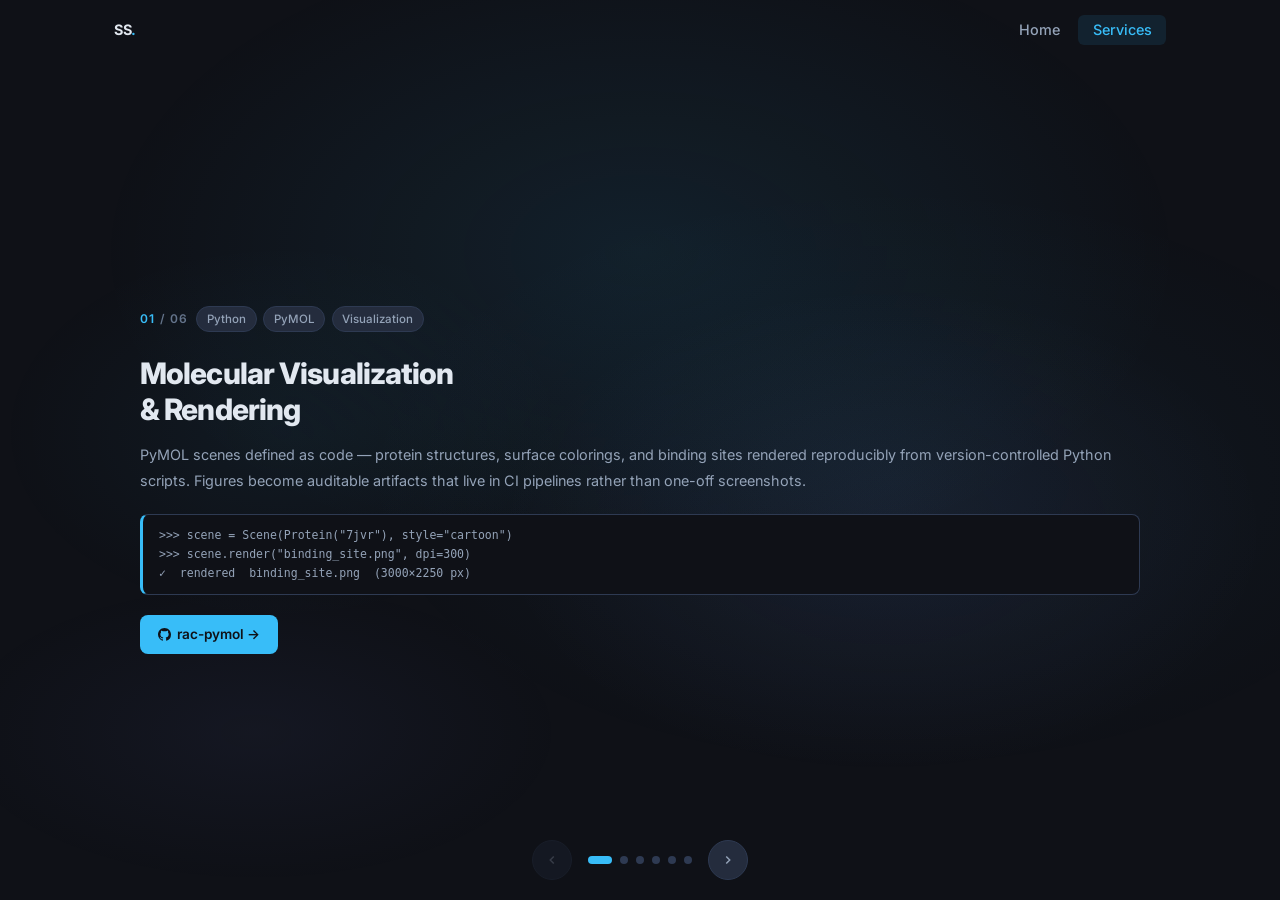
==== commit ac986509: "add mouse-driven parallax gradient background" ====
--- a/services.html
+++ b/services.html
@@ -10,8 +10,7 @@
   <link rel="stylesheet" href="style.css" />
 </head>
 <body>
-
-  <nav>
+  <div class="parallax-bg" aria-hidden="true"></div>
     <div class="nav-inner">
       <a href="index.html" class="nav-logo">SS<span>.</span></a>
       <ul class="nav-links">
--- a/style.css
+++ b/style.css
@@ -99,9 +99,6 @@
   content: '';
   position: absolute;
   inset: 0;
-  background:
-    radial-gradient(ellipse 80% 60% at 50% -10%, rgba(56, 189, 248, 0.08) 0%, transparent 70%),
-    radial-gradient(ellipse 50% 40% at 85% 70%, rgba(129, 140, 248, 0.06) 0%, transparent 60%);
   pointer-events: none;
 }
 
@@ -620,8 +617,19 @@
   filter: drop-shadow(0 0 20px rgba(56,189,248,0.06));
 }
 
+/* ===== Parallax background ===== */
+.parallax-bg {
+  position: fixed;
+  inset: 0;
+  pointer-events: none;
+  z-index: 0;
+  background:
+    radial-gradient(ellipse 65% 55% at var(--p1x, 50%) var(--p1y, 28%), rgba(56, 189, 248, 0.09) 0%, transparent 65%),
+    radial-gradient(ellipse 50% 45% at var(--p2x, 78%) var(--p2y, 68%), rgba(129, 140, 248, 0.07) 0%, transparent 60%),
+    radial-gradient(ellipse 40% 38% at var(--p3x, 22%) var(--p3y, 62%), rgba(56, 189, 248, 0.05) 0%, transparent 55%);
+}
+
 /* ===== Responsive ===== */
-@media (max-width: 640px) {
   .slide-body {
     grid-template-columns: 1fr;
     gap: 1.5rem;
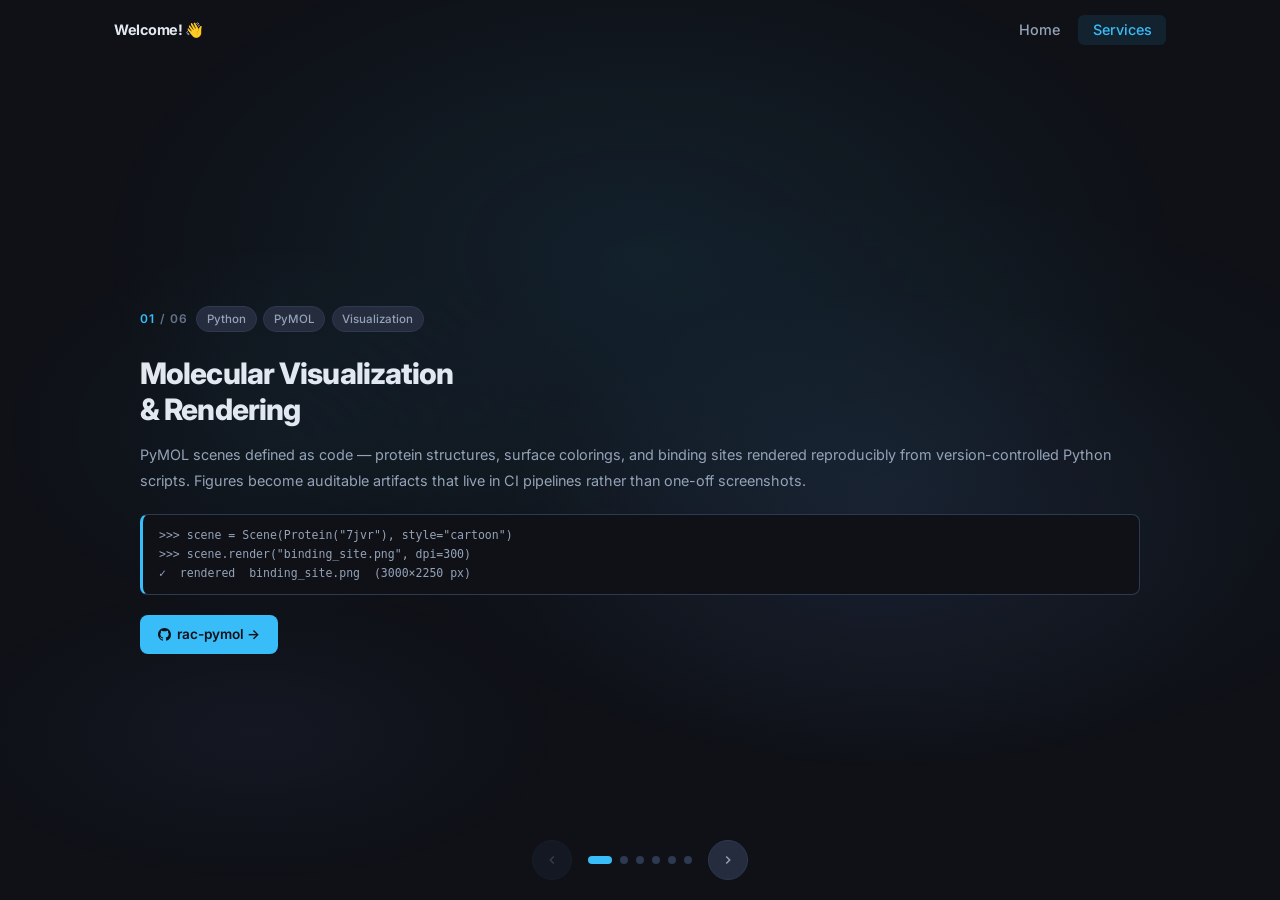
==== commit 7bfb6631: "Update hero title, reorder and trim featured projects. Co-authored-by: Copilot <223556219+Copilot@us" ====
--- a/services.html
+++ b/services.html
@@ -12,7 +12,7 @@
 <body>
   <div class="parallax-bg" aria-hidden="true"></div>
     <div class="nav-inner">
-      <a href="index.html" class="nav-logo">SS<span>.</span></a>
+      <a href="index.html" class="nav-logo">Welcome! 👋</a>
       <ul class="nav-links">
         <li><a href="index.html">Home</a></li>
         <li><a href="services.html" class="active">Services</a></li>
--- a/style.css
+++ b/style.css
@@ -353,6 +353,9 @@
   font-size: 0.88rem;
   color: var(--text2);
   font-weight: 500;
+  overflow: hidden;
+  text-overflow: ellipsis;
+  white-space: nowrap;
 }
 
 /* ===== Footer ===== */
@@ -367,8 +370,10 @@
 /* ===== SERVICES PAGE ===== */
 .slides-wrapper {
   position: fixed;
-  inset: 0;
-  padding-top: 60px;
+  top: 60px;
+  left: 0;
+  right: 0;
+  bottom: 0;
   overflow: hidden;
 }
 
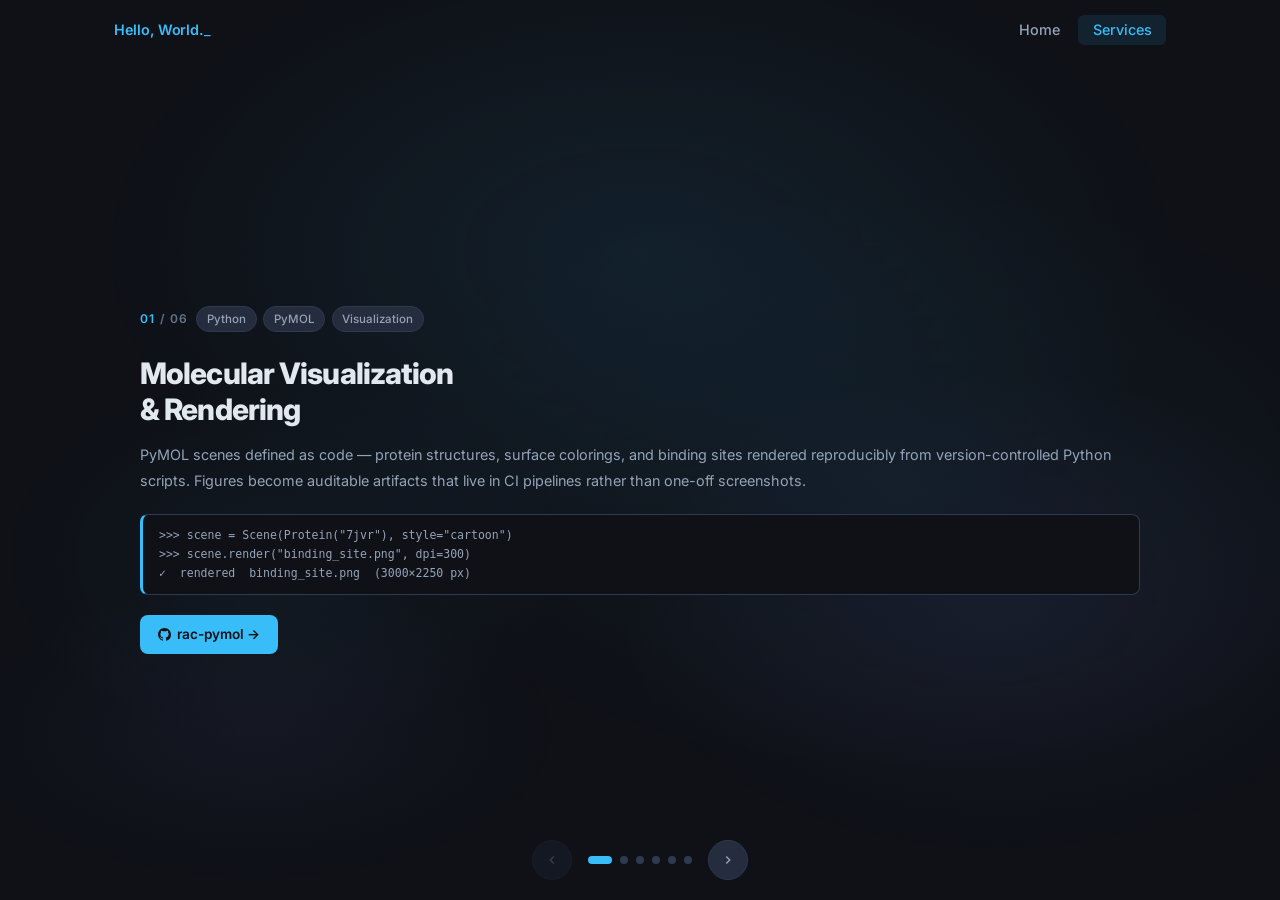
==== commit 3958b01e: "Rebuild landing page as story-driven narrative Co-authored-by: Copilot <223556219+Copilot@users.nore" ====
--- a/services.html
+++ b/services.html
@@ -12,7 +12,7 @@
 <body>
   <div class="parallax-bg" aria-hidden="true"></div>
     <div class="nav-inner">
-      <a href="index.html" class="nav-logo">Welcome! 👋</a>
+      <a href="index.html" class="nav-logo"><span id="navGreet">Hello, World.</span><span class="nav-cursor">_</span></a>
       <ul class="nav-links">
         <li><a href="index.html">Home</a></li>
         <li><a href="services.html" class="active">Services</a></li>
--- a/style.css
+++ b/style.css
@@ -87,9 +87,11 @@
 
 /* ===== Hero ===== */
 .hero {
-  min-height: 100vh;
-  display: flex;
-  align-items: center;
+  height: 100vh;
+  max-height: 100vh;
+  display: flex;
+  align-items: center;
+  justify-content: center;
   padding-top: 60px;
   position: relative;
   overflow: hidden;
@@ -103,29 +105,31 @@
 }
 
 .hero-inner {
-  max-width: 1100px;
+  width: 100%;
+  max-width: 680px;
   margin: 0 auto;
-  padding: 4rem 1.5rem;
+  padding: 1.5rem;
   position: relative;
+  z-index: 1;
 }
 
 .hero-badge {
   display: inline-flex;
   align-items: center;
   gap: 0.4rem;
-  padding: 0.35rem 0.8rem;
+  padding: 0.25rem 0.7rem;
   background: rgba(56, 189, 248, 0.1);
   border: 1px solid rgba(56, 189, 248, 0.2);
   border-radius: 100px;
-  font-size: 0.78rem;
+  font-size: 0.72rem;
   color: var(--accent);
   font-weight: 500;
-  margin-bottom: 1.5rem;
+  margin-bottom: 1rem;
 }
 
 .hero-badge::before {
   content: '';
-  width: 6px; height: 6px;
+  width: 5px; height: 5px;
   background: var(--accent);
   border-radius: 50%;
   animation: pulse 2s infinite;
@@ -137,30 +141,30 @@
 }
 
 .hero h1 {
-  font-size: clamp(2.2rem, 5vw, 3.8rem);
-  font-weight: 800;
-  letter-spacing: -0.03em;
-  line-height: 1.1;
-  margin-bottom: 0.75rem;
+  font-size: clamp(1.4rem, 3vw, 2rem);
+  font-weight: 700;
+  letter-spacing: -0.02em;
+  line-height: 1.2;
+  margin-bottom: 0.5rem;
   color: var(--text);
 }
 
 .hero h1 .accent { color: var(--accent); }
 
 .hero-title {
-  font-size: clamp(0.95rem, 2vw, 1.1rem);
+  font-size: 0.82rem;
   color: var(--accent2);
   font-weight: 500;
+  margin-bottom: 1rem;
+  letter-spacing: 0.01em;
+}
+
+.hero-bio {
+  font-size: 0.9rem;
+  color: var(--text2);
+  max-width: 560px;
   margin-bottom: 1.2rem;
-  letter-spacing: 0.01em;
-}
-
-.hero-bio {
-  font-size: 1.05rem;
-  color: var(--text2);
-  max-width: 560px;
-  margin-bottom: 2rem;
-  line-height: 1.7;
+  line-height: 1.6;
 }
 
 .hero-actions {
@@ -650,3 +654,382 @@
   .slide { padding: 1.5rem 1rem; }
   .slide-controls { bottom: 1.25rem; }
 }
+
+
+/* ===== 3-D Canvas Background ===== */
+/* canvas removed — using CSS blob parallax instead */
+
+/* Parallax blobs inside .hero */
+.hero-blob-1,
+.hero-blob-2,
+.hero-blob-3 {
+  position: absolute;
+  border-radius: 50%;
+  pointer-events: none;
+  will-change: transform;
+  filter: blur(80px);
+}
+.hero-blob-1 {
+  width: 600px; height: 600px;
+  top: -120px; left: -180px;
+  background: radial-gradient(circle, rgba(56,189,248,0.18) 0%, transparent 70%);
+}
+.hero-blob-2 {
+  width: 500px; height: 500px;
+  top: 60px; right: -140px;
+  background: radial-gradient(circle, rgba(129,140,248,0.16) 0%, transparent 70%);
+}
+.hero-blob-3 {
+  width: 350px; height: 350px;
+  bottom: -60px; left: 40%;
+  background: radial-gradient(circle, rgba(56,189,248,0.10) 0%, transparent 70%);
+}
+
+/* All content sits above blobs */
+section, footer { position: relative; z-index: 1; }
+
+/* ===== Hero Quote ===== */
+.hero-quote {
+  font-size: clamp(1.05rem, 2vw, 1.3rem);
+  font-weight: 400;
+  font-style: normal;
+  color: var(--text2);
+  line-height: 2.1;
+  max-width: 600px;
+  margin-bottom: 1.5rem;
+  padding: 0;
+  border: none;
+}
+.hero-quote span { display: block; }
+.hero-quote-em {
+  color: var(--accent);
+  font-weight: 600;
+}
+
+/* ===== Story Section ===== */
+.story-section { padding: 5rem 1.5rem 6rem; }
+.story-inner {
+  max-width: 740px;
+  margin: 0 auto;
+  position: relative;
+}
+.story-line {
+  position: absolute;
+  left: 39px;
+  top: 40px;
+  bottom: 40px;
+  width: 2px;
+  background: linear-gradient(to bottom, transparent, var(--border) 8%, var(--border) 92%, transparent);
+  pointer-events: none;
+}
+
+/* ===== Chapter ===== */
+.chapter {
+  display: flex;
+  opacity: 0;
+  transform: perspective(700px) translateZ(-60px) translateY(24px);
+  transition: opacity 0.7s ease, transform 0.7s ease;
+}
+.chapter.visible {
+  opacity: 1;
+  transform: perspective(700px) translateZ(0) translateY(0);
+}
+.chapter + .chapter { border-top: 1px solid rgba(46,58,82,0.4); }
+
+.chapter-meta {
+  width: 80px;
+  flex-shrink: 0;
+  display: flex;
+  flex-direction: column;
+  align-items: center;
+  padding-top: 2.75rem;
+  gap: 6px;
+}
+.chapter-year {
+  font-size: 0.67rem;
+  font-weight: 700;
+  color: var(--text3);
+  letter-spacing: 0.06em;
+  transition: color 0.3s;
+  white-space: nowrap;
+}
+.chapter-dot {
+  width: 10px;
+  height: 10px;
+  border-radius: 50%;
+  background: var(--bg2);
+  border: 2px solid var(--border);
+  box-shadow: 0 0 0 3px var(--bg);
+  transition: all 0.35s ease;
+  position: relative;
+  z-index: 1;
+  flex-shrink: 0;
+}
+.chapter.active .chapter-dot {
+  background: var(--accent);
+  border-color: var(--accent);
+  box-shadow: 0 0 0 3px var(--bg), 0 0 16px rgba(56,189,248,0.5);
+}
+.chapter.active .chapter-year { color: var(--accent); }
+
+.chapter-content {
+  flex: 1;
+  padding: 2.5rem 0 2.5rem 2rem;
+  min-width: 0;
+}
+.chapter-num {
+  font-size: 0.67rem;
+  font-weight: 700;
+  text-transform: uppercase;
+  letter-spacing: 0.14em;
+  color: var(--accent);
+  margin-bottom: 0.6rem;
+}
+.chapter-headline {
+  font-size: clamp(1.05rem, 2vw, 1.28rem);
+  font-weight: 700;
+  color: var(--text);
+  letter-spacing: -0.02em;
+  line-height: 1.35;
+  margin-bottom: 0.85rem;
+  font-style: italic;
+}
+.chapter-body {
+  font-size: 0.9rem;
+  color: var(--text2);
+  line-height: 1.8;
+  margin-bottom: 1rem;
+}
+
+/* ===== Meta tag ===== */
+.meta-tag {
+  display: inline-block;
+  font-size: 0.67rem;
+  font-weight: 700;
+  color: var(--accent2);
+  background: rgba(129,140,248,0.1);
+  border: 1px solid rgba(129,140,248,0.25);
+  border-radius: 4px;
+  padding: 0.06rem 0.32rem;
+  letter-spacing: 0.04em;
+  vertical-align: middle;
+  font-style: normal;
+  cursor: default;
+}
+
+/* ===== Expand Accordion ===== */
+.expand-btn {
+  display: inline-flex;
+  align-items: center;
+  gap: 0.42rem;
+  background: transparent;
+  border: 1px solid var(--border);
+  border-radius: 6px;
+  color: var(--text3);
+  font-size: 0.78rem;
+  font-weight: 500;
+  padding: 0.32rem 0.72rem;
+  cursor: pointer;
+  transition: all var(--transition);
+  margin: 0 0.4rem 0.45rem 0;
+  font-family: var(--font);
+  line-height: 1.4;
+}
+.expand-btn:hover {
+  border-color: var(--accent);
+  color: var(--accent);
+  background: rgba(56,189,248,0.04);
+}
+.expand-btn[aria-expanded="true"] {
+  border-color: var(--accent);
+  color: var(--accent);
+  background: rgba(56,189,248,0.06);
+}
+.expand-arrow {
+  font-size: 0.55rem;
+  transition: transform 0.25s ease;
+  display: inline-block;
+  line-height: 1;
+}
+.expand-btn[aria-expanded="true"] .expand-arrow { transform: rotate(90deg); }
+
+.expand-panel {
+  overflow: hidden;
+  max-height: 0;
+  opacity: 0;
+  transition: max-height 0.4s ease, opacity 0.3s ease;
+}
+.expand-panel.open { opacity: 1; margin-bottom: 0.5rem; }
+.expand-panel ul {
+  list-style: none;
+  padding: 0.65rem 0 0.5rem 1rem;
+  margin: 0 0 0.5rem 0;
+  border-left: 2px solid var(--border);
+  display: flex;
+  flex-direction: column;
+  gap: 0.45rem;
+}
+.expand-panel li {
+  font-size: 0.85rem;
+  color: var(--text2);
+  line-height: 1.7;
+}
+.expand-panel ul.pubs li { font-size: 0.81rem; color: var(--text3); }
+.expand-panel ul.pubs em { color: var(--accent2); }
+
+/* ===== Interlude ===== */
+.interlude { background: var(--bg2); }
+
+/* 3-D card tilt — enable preserve-3d */
+.project-card, .conv-card {
+  transform-style: preserve-3d;
+  will-change: transform;
+  transition: transform 0.25s ease, border-color var(--transition), box-shadow var(--transition);
+}
+
+/* ===== Convergence ===== */
+.convergence-section {
+  padding: 5rem 1.5rem;
+  background: var(--bg);
+}
+.convergence-grid {
+  display: grid;
+  grid-template-columns: repeat(auto-fit, minmax(210px, 1fr));
+  gap: 1.25rem;
+  margin: 2.5rem 0;
+}
+.conv-card {
+  background: var(--bg3);
+  border: 1px solid var(--border);
+  border-radius: var(--radius);
+  padding: 1.5rem;
+}
+.conv-card:hover {
+  border-color: var(--accent2);
+  box-shadow: 0 8px 32px rgba(0,0,0,0.3);
+}
+.conv-icon { font-size: 1.75rem; margin-bottom: 0.75rem; }
+.conv-card h3 {
+  font-size: 0.95rem;
+  font-weight: 700;
+  color: var(--text);
+  margin-bottom: 0.5rem;
+  letter-spacing: -0.01em;
+}
+.conv-card p { font-size: 0.84rem; color: var(--text2); line-height: 1.7; }
+.convergence-closing {
+  font-size: 1rem;
+  color: var(--text3);
+  font-style: italic;
+  text-align: center;
+  max-width: 380px;
+  margin: 0 auto;
+}
+
+/* ===== Story responsive ===== */
+@media (max-width: 580px) {
+  .story-line { left: 28px; }
+  .chapter-meta { width: 58px; }
+  .chapter-year { font-size: 0.6rem; }
+  .chapter-content { padding: 2rem 0 2rem 1.25rem; }
+  .chapter-headline { font-size: 0.98rem; }
+  .hero-quote { font-size: 0.98rem; line-height: 1.9; }
+}
+
+/* =================================================================
+   Z-AXIS SCROLL — whole page. Every section comes from depth on scroll.
+   CSS scroll-driven animations (Chrome 115+). No perspective on html/body.
+   ================================================================= */
+
+@supports (animation-timeline: view()) {
+  .story-section,
+  .interlude,
+  .convergence-section,
+  .contact {
+    animation: zSectionIn linear both;
+    animation-timeline: view();
+    animation-range: entry 0% entry 38%;
+  }
+
+  .chapter {
+    opacity: 1;
+    transform: none;
+    transition: none;
+    animation: zChapterIn linear both;
+    animation-timeline: view();
+    animation-range: entry 0% entry 55%;
+  }
+  .chapter.visible { transform: none; opacity: 1; }
+
+  .conv-card,
+  .project-card,
+  .contact-card {
+    animation: zCardIn linear both;
+    animation-timeline: view();
+    animation-range: entry 0% entry 60%;
+  }
+}
+
+@keyframes zSectionIn {
+  from { opacity: 0;   transform: perspective(1200px) translateZ(-280px) scale(0.9); }
+  to   { opacity: 1;   transform: perspective(1200px) translateZ(0)       scale(1);  }
+}
+
+@keyframes zChapterIn {
+  from { opacity: 0;   transform: perspective(900px) translateZ(-200px) scale(0.85); }
+  to   { opacity: 1;   transform: perspective(900px) translateZ(0)      scale(1);    }
+}
+
+@keyframes zCardIn {
+  from { opacity: 0;   transform: perspective(700px) translateZ(-150px) scale(0.87); }
+  to   { opacity: 1;   transform: perspective(700px) translateZ(0)      scale(1);    }
+}
+
+/* ===== Nav greeting + blinking cursor ===== */
+.nav-cursor {
+  display: inline-block;
+  color: var(--accent);
+  font-weight: 400;
+  margin-left: 1px;
+  animation: blink 1.1s step-end infinite;
+}
+@keyframes blink { 0%,100% { opacity: 1; } 50% { opacity: 0; } }
+
+#navGreet { font-weight: 600; letter-spacing: -0.02em; }
+
+/* ===== Hero typewriter intro ===== */
+.hero-intro {
+  font-size: clamp(1.1rem, 2.2vw, 1.5rem);
+  font-weight: 500;
+  color: var(--text);
+  margin-bottom: 1.6rem;
+  line-height: 1.5;
+}
+.hero-typewriter {
+  color: var(--accent);
+  font-weight: 700;
+  white-space: nowrap;
+}
+.type-cursor {
+  display: inline-block;
+  color: var(--accent);
+  animation: blink 0.85s step-end infinite;
+  margin-left: 1px;
+  font-weight: 300;
+}
+
+/* ===== Hero statement (replaces hero-quote) ===== */
+.hero-statement {
+  font-size: 0.95rem;
+  font-weight: 400;
+  color: var(--text2);
+  line-height: 1.9;
+  letter-spacing: 0;
+  margin-bottom: 1rem;
+  max-width: 560px;
+}
+.hero-statement em {
+  font-style: normal;
+  color: var(--accent);
+  font-weight: 700;
+}
